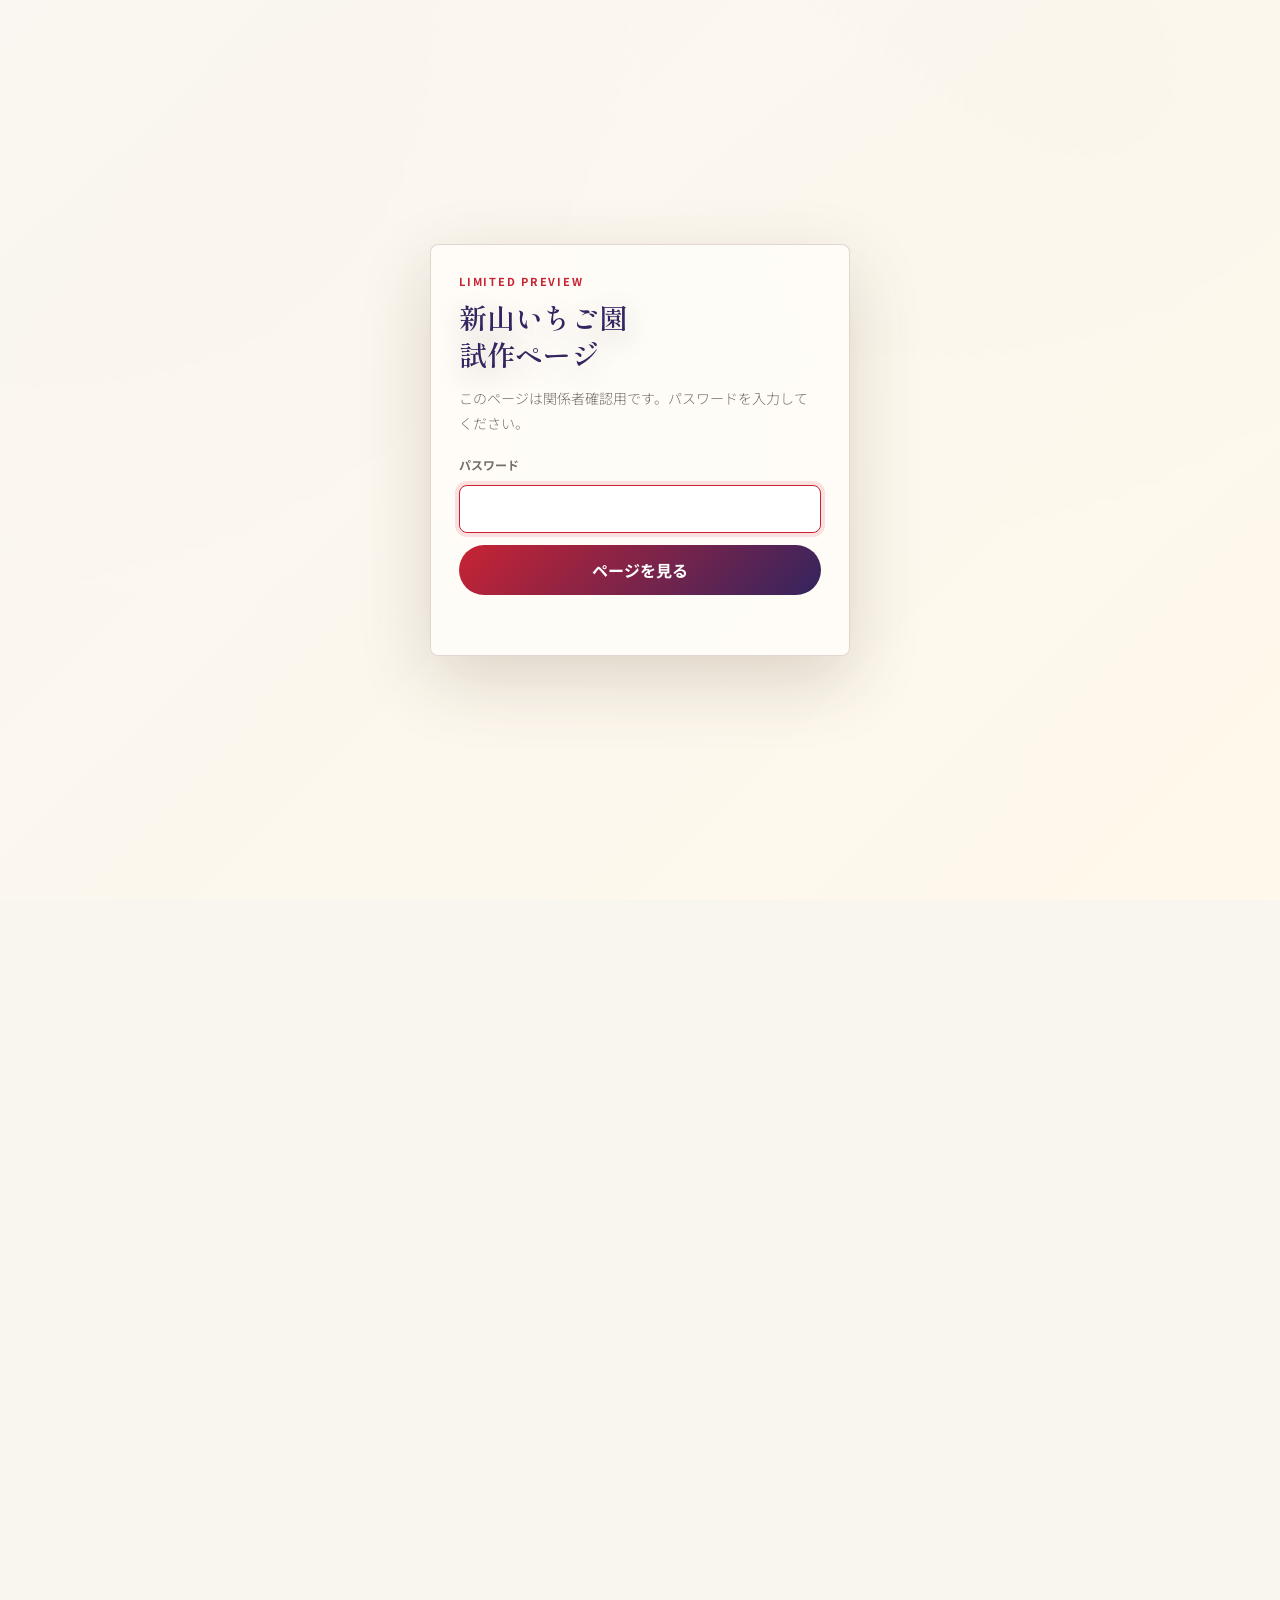
==== index.html @ 0a400421 "Add Shinyama preview pages with password gate" ====
<!doctype html>
<html lang="ja" class="auth-pending">
  <head>
    <meta charset="UTF-8" />
    <meta name="viewport" content="width=device-width, initial-scale=1.0" />
    <meta
      name="description"
      content="宮崎県高鍋町の新山いちご園（しんやま Caffe）試作ランディングページ。自家栽培いちごのジェラート、カフェメニュー、営業日、スタッフ募集情報。"
    />
    <title>新山いちご園 | しんやま Caffe</title>
    <link rel="preconnect" href="https://fonts.googleapis.com" />
    <link rel="preconnect" href="https://fonts.gstatic.com" crossorigin />
    <link
      href="https://fonts.googleapis.com/css2?family=Noto+Sans+JP:wght@300;400;500;700&family=Shippori+Mincho:wght@400;500;600&display=swap"
      rel="stylesheet"
    />
    <link rel="stylesheet" href="./auth.css" />
    <script src="./auth.js" defer></script>
    <link rel="stylesheet" href="./styles.css" />
  </head>
  <body>
    <header class="hero" id="top">
      <div class="hero-slide is-active" data-slide="0"></div>
      <div class="hero-slide" data-slide="1"></div>
      <div class="hero-slide" data-slide="2"></div>
      <nav class="topbar" aria-label="ページ内ナビゲーション">
        <a class="brand" href="#top" aria-label="新山いちご園トップへ">
          <span>新山いちご園</span>
          <small>shinyama Caffe</small>
        </a>
        <div class="nav-actions">
          <a href="#menu">メニュー</a>
          <a href="#calendar">営業日</a>
          <a href="#access">アクセス</a>
          <a class="nav-cta" href="#recruit">スタッフ募集</a>
        </div>
      </nav>

      <div class="hero-copy">
        <p class="eyebrow" id="heroEyebrow">Takanabe, Miyazaki</p>
        <h1 id="heroTitle">ひとくちで、<br />とろける幸せ。</h1>
        <p class="lead" id="heroLead">自家栽培いちごの贅沢ジェラート</p>
      </div>
      <a class="scroll-cue" href="#commitment" aria-label="こだわりへ移動">Scroll</a>
    </header>

    <main>
      <section class="section intro" id="commitment">
        <div class="section-heading">
          <p class="eyebrow">Our Promise</p>
          <h2>私たちのこだわり</h2>
        </div>

        <div class="promise-list">
          <article class="promise-item">
            <span class="promise-number">01</span>
            <h3>朝採れの新鮮いちご</h3>
            <p>
              高鍋の空の下で育ったいちごを、いちばん香りのよいタイミングで。果実の甘酸っぱさをそのまま楽しめる一皿へ仕立てます。
            </p>
          </article>
          <article class="promise-item">
            <span class="promise-number">02</span>
            <h3>濃厚ミルクと素材の調和</h3>
            <p>
              ミルクのまろやかさに、いちごやブルーベリー、自家製ジャムの華やかさを重ねて、後味までやさしい味わいに。
            </p>
          </article>
          <article class="promise-item">
            <span class="promise-number">03</span>
            <h3>家族で立ち寄れるカフェ時間</h3>
            <p>
              ドライブの途中にも、週末のおやつにも。大人も子どもも笑顔になれる、親しみやすいカフェを目指しています。
            </p>
          </article>
        </div>
      </section>

      <section class="section menu" id="menu">
        <div class="section-heading">
          <p class="eyebrow">Menu</p>
          <h2>お品書き</h2>
        </div>

        <div class="menu-grid">
          <button class="menu-card" type="button" data-menu="parfait">
            <img
              src="https://images.unsplash.com/photo-1488477181946-6428a0291777?auto=format&fit=crop&w=900&q=85"
              alt="いちごとクリームを重ねたパフェ"
            />
            <div>
              <p class="menu-tag">季節限定</p>
              <h3>いちごパフェ</h3>
              <p>完熟いちご、なめらかなクリーム、ひんやりジェラートを重ねたご褒美スイーツ。</p>
            </div>
          </button>

          <button class="menu-card" type="button" data-menu="gelato">
            <img
              src="https://images.unsplash.com/photo-1567206563064-6f60f40a2b57?auto=format&fit=crop&w=900&q=85"
              alt="カップに盛られたジェラート"
            />
            <div>
              <p class="menu-tag">人気</p>
              <h3>いちごミルクジェラート</h3>
              <p>いちごの甘酸っぱさとミルクのコクがほどける、しんやま Caffe らしい一品。</p>
            </div>
          </button>

          <button class="menu-card" type="button" data-menu="jam">
            <img
              src="https://images.unsplash.com/photo-1464965911861-746a04b4bca6?auto=format&fit=crop&w=900&q=85"
              alt="みずみずしいいちご"
            />
            <div>
              <p class="menu-tag">Farm</p>
              <h3>生苺・自家製ジャム</h3>
              <p>旬の果実や手作りジャムはお持ち帰りにも。贈りものにも喜ばれるやさしい甘さです。</p>
            </div>
          </button>
        </div>
      </section>

      <section class="section calendar-section" id="calendar">
        <div class="section-heading">
          <p class="eyebrow">Calendar</p>
          <h2>営業日のお知らせ</h2>
        </div>

        <div class="calendar-panel">
          <div class="calendar-head">
            <div>
              <p class="calendar-label">今月の定休日</p>
              <h3 id="calendarTitle">-</h3>
            </div>
            <span class="closed-dot">休</span>
          </div>
          <div class="calendar-grid weekday" aria-hidden="true">
            <span>日</span>
            <span>月</span>
            <span>火</span>
            <span>水</span>
            <span>木</span>
            <span>金</span>
            <span>土</span>
          </div>
          <div class="calendar-grid days" id="calendarDays" aria-label="今月の営業カレンダー"></div>
          <p class="calendar-note">定休日は公開情報に基づく目安です。最新の営業日はInstagram等でご確認ください。</p>
          <div class="sns-gallery" aria-label="Instagram最新投稿のイメージ">
            <img src="https://images.unsplash.com/photo-1464965911861-746a04b4bca6?auto=format&fit=crop&w=500&q=80" alt="新鮮ないちごの投稿イメージ" />
            <img src="https://images.unsplash.com/photo-1488477181946-6428a0291777?auto=format&fit=crop&w=500&q=80" alt="いちごスイーツの投稿イメージ" />
            <img src="https://images.unsplash.com/photo-1567206563064-6f60f40a2b57?auto=format&fit=crop&w=500&q=80" alt="ジェラートの投稿イメージ" />
            <img src="https://images.unsplash.com/photo-1563805042-7684c019e1cb?auto=format&fit=crop&w=500&q=80" alt="アイスクリームの投稿イメージ" />
            <img src="https://images.unsplash.com/photo-1497034825429-c343d7c6a68f?auto=format&fit=crop&w=500&q=80" alt="コーンアイスの投稿イメージ" />
            <img src="https://images.unsplash.com/photo-1518635017498-87f514b751ba?auto=format&fit=crop&w=500&q=80" alt="カフェスイーツの投稿イメージ" />
          </div>
          <a class="button instagram" href="https://www.instagram.com/explore/search/keyword/?q=%E6%96%B0%E5%B1%B1%E3%81%84%E3%81%A1%E3%81%94%E5%9C%92" target="_blank" rel="noreferrer">
            Instagramで最新情報を見る
          </a>
        </div>
      </section>

      <section class="recruit" id="recruit">
        <div class="recruit-inner">
          <p class="eyebrow">Recruit</p>
          <h2>一緒にお店を盛り上げませんか？<br />スタッフ募集</h2>
          <p>
            新山いちご園では、お客様に笑顔をお届けするスタッフ（アルバイト・パート）を募集しています。未経験でも、いちごやスイーツが大好きな方なら大歓迎です！アットホームな職場で一緒に働きませんか？
          </p>
          <div class="recruit-actions">
            <a class="button primary" href="tel:0983223180">電話で問い合わせる</a>
            <a class="button outline" href="#access">店舗情報を見る</a>
          </div>
        </div>
      </section>

      <section class="section access" id="access">
        <div class="section-heading">
          <p class="eyebrow">Access</p>
          <h2>店舗情報・アクセス</h2>
        </div>

        <dl class="shop-info">
          <div>
            <dt>店名</dt>
            <dd>新山いちご園（しんやま Caffe）</dd>
          </div>
          <div>
            <dt>住所</dt>
            <dd>宮崎県児湯郡高鍋町大字上江6649-100</dd>
          </div>
          <div>
            <dt>営業時間</dt>
            <dd>10:00〜17:00</dd>
          </div>
          <div>
            <dt>定休日</dt>
            <dd>月曜・木曜目安（最新情報をご確認ください）</dd>
          </div>
          <div>
            <dt>電話</dt>
            <dd><a href="tel:0983223180">0983-22-3180</a></dd>
          </div>
        </dl>

        <div class="map-frame" aria-label="新山いちご園の地図">
          <iframe
            title="新山いちご園 Google Map"
            src="https://www.google.com/maps?q=%E6%96%B0%E5%B1%B1%E3%81%84%E3%81%A1%E3%81%94%E5%9C%92%20%E5%AE%AE%E5%B4%8E%E7%9C%8C%E5%85%90%E6%B9%AF%E9%83%A1%E9%AB%98%E9%8D%8B%E7%94%BA%E5%A4%A7%E5%AD%97%E4%B8%8A%E6%B1%9F6649-100&output=embed"
            loading="lazy"
            referrerpolicy="no-referrer-when-downgrade"
          ></iframe>
        </div>

        <a
          class="map-button"
          href="https://www.google.com/maps/search/?api=1&query=%E6%96%B0%E5%B1%B1%E3%81%84%E3%81%A1%E3%81%94%E5%9C%92%20%E5%AE%AE%E5%B4%8E%E7%9C%8C%E5%85%90%E6%B9%AF%E9%83%A1%E9%AB%98%E9%8D%8B%E7%94%BA%E5%A4%A7%E5%AD%97%E4%B8%8A%E6%B1%9F6649-100"
          target="_blank"
          rel="noreferrer"
        >
          Google Mapでルート案内を見る
        </a>
      </section>
    </main>

    <footer class="footer">
      <p>© 新山いちご園 All Rights Reserved.</p>
      <small>※本サイトは提案用の試作ページです</small>
    </footer>

    <dialog class="menu-modal" id="menuModal" aria-labelledby="modalTitle">
      <button class="modal-close" type="button" aria-label="閉じる">×</button>
      <img id="modalImage" src="" alt="" />
      <div class="modal-body">
        <p class="menu-tag" id="modalTag"></p>
        <h2 id="modalTitle"></h2>
        <p id="modalText"></p>
        <dl class="modal-detail">
          <div>
            <dt>おすすめ</dt>
            <dd id="modalRecommend"></dd>
          </div>
          <div>
            <dt>提供</dt>
            <dd id="modalSeason"></dd>
          </div>
        </dl>
      </div>
    </dialog>

    <script src="./app.js"></script>
  </body>
</html>
---- auth.css ----
html.auth-pending body > :not(.auth-gate) {
  visibility: hidden;
  pointer-events: none;
}

html.auth-pending,
html.auth-pending body {
  min-height: 100%;
  overflow: hidden;
}

.auth-gate {
  position: fixed;
  inset: 0;
  z-index: 99999;
  display: grid;
  place-items: center;
  padding: 24px;
  background:
    linear-gradient(135deg, rgba(249, 246, 240, 0.96), rgba(255, 248, 234, 0.94)),
    radial-gradient(circle at 18% 20%, rgba(200, 35, 51, 0.12), transparent 34%),
    radial-gradient(circle at 88% 12%, rgba(52, 36, 95, 0.12), transparent 32%);
  color: #25211e;
  font-family: "Noto Sans JP", system-ui, sans-serif;
}

.auth-panel {
  width: min(100%, 420px);
  border: 1px solid rgba(80, 54, 35, 0.18);
  border-radius: 8px;
  padding: 28px;
  background: rgba(255, 253, 248, 0.94);
  box-shadow: 0 24px 70px rgba(70, 42, 22, 0.18);
}

.auth-panel p,
.auth-panel h1 {
  margin-top: 0;
}

.auth-eyebrow {
  margin-bottom: 10px;
  color: #c82333;
  font-size: 11px;
  font-weight: 700;
  letter-spacing: 0.16em;
  text-transform: uppercase;
}

.auth-panel h1 {
  margin-bottom: 12px;
  color: #34245f;
  font-family: "Shippori Mincho", "Zen Old Mincho", serif;
  font-size: 28px;
  font-weight: 600;
  line-height: 1.35;
}

.auth-lead {
  margin-bottom: 20px;
  color: #756d66;
  font-size: 14px;
  line-height: 1.8;
}

.auth-form {
  display: grid;
  gap: 12px;
}

.auth-form label {
  color: #756d66;
  font-size: 12px;
  font-weight: 700;
}

.auth-form input {
  width: 100%;
  min-height: 48px;
  border: 1px solid rgba(80, 54, 35, 0.2);
  border-radius: 8px;
  background: #fff;
  color: #25211e;
  font: inherit;
  padding: 0 14px;
  outline: none;
}

.auth-form input:focus {
  border-color: #c82333;
  box-shadow: 0 0 0 4px rgba(200, 35, 51, 0.12);
}

.auth-form button {
  min-height: 50px;
  border: 0;
  border-radius: 999px;
  background: linear-gradient(135deg, #c82333, #34245f);
  color: #fff;
  cursor: pointer;
  font: inherit;
  font-weight: 700;
}

.auth-error {
  min-height: 20px;
  margin: 0;
  color: #c82333;
  font-size: 13px;
  line-height: 1.5;
}

@media (max-width: 420px) {
  .auth-panel {
    padding: 24px 20px;
  }

  .auth-panel h1 {
    font-size: 25px;
  }
}
---- styles.css ----
:root {
  color-scheme: light;
  --bg: #f9f6f0;
  --paper: #fffdf8;
  --ink: #25211e;
  --muted: #756d66;
  --line: #e7ded2;
  --red: #c82333;
  --red-deep: #9f1e2a;
  --red-soft: #f8e2df;
  --milk: #fff7ee;
  --green: #596b43;
  --shadow: 0 18px 44px rgba(88, 50, 36, 0.12);
}

* {
  box-sizing: border-box;
}

html {
  scroll-behavior: smooth;
}

body {
  margin: 0;
  min-width: 320px;
  background: var(--bg);
  color: var(--ink);
  font-family: "Noto Sans JP", system-ui, sans-serif;
  font-weight: 300;
  letter-spacing: 0;
}

img {
  display: block;
  width: 100%;
}

button {
  font: inherit;
}

a {
  color: inherit;
  text-decoration: none;
}

h1,
h2,
h3,
p,
dl {
  margin-top: 0;
}

.hero {
  position: relative;
  min-height: 92svh;
  display: grid;
  align-content: end;
  padding: 20px 20px 70px;
  overflow: hidden;
  color: #fff;
  background: #241d1a;
}

.hero::after {
  content: "";
  position: absolute;
  inset: 0;
  z-index: 0;
  background: linear-gradient(180deg, rgba(22, 16, 13, 0.3), rgba(22, 16, 13, 0.1) 36%, rgba(28, 13, 12, 0.74));
}

.hero-slide {
  position: absolute;
  inset: 0;
  z-index: 0;
  opacity: 0;
  background-position: center;
  background-size: cover;
  transform: scale(1.04);
  transition:
    opacity 1.2s ease,
    transform 4.2s ease;
}

.hero-slide.is-active {
  opacity: 1;
  transform: scale(1);
}

.hero-slide[data-slide="0"] {
  background-image: url("https://images.unsplash.com/photo-1488477181946-6428a0291777?auto=format&fit=crop&w=1400&q=90");
}

.hero-slide[data-slide="1"] {
  background-image: url("https://images.unsplash.com/photo-1464965911861-746a04b4bca6?auto=format&fit=crop&w=1400&q=90");
}

.hero-slide[data-slide="2"] {
  background-image: url("https://images.unsplash.com/photo-1567206563064-6f60f40a2b57?auto=format&fit=crop&w=1400&q=90");
}

.topbar {
  position: absolute;
  top: 0;
  left: 0;
  right: 0;
  display: flex;
  align-items: center;
  justify-content: space-between;
  gap: 12px;
  padding: 16px 18px;
  z-index: 3;
}

.brand {
  display: grid;
  gap: 2px;
  text-shadow: 0 2px 18px rgba(0, 0, 0, 0.28);
}

.brand span {
  font-family: "Shippori Mincho", serif;
  font-size: 18px;
  font-weight: 500;
}

.brand small {
  font-size: 10px;
  letter-spacing: 0.08em;
  text-transform: uppercase;
}

.nav-actions {
  display: flex;
  align-items: center;
  justify-content: flex-end;
  gap: 8px;
  max-width: calc(100vw - 148px);
  overflow-x: auto;
  padding-bottom: 2px;
  scrollbar-width: none;
}

.nav-actions::-webkit-scrollbar {
  display: none;
}

.nav-actions a {
  min-height: 38px;
  display: inline-flex;
  align-items: center;
  justify-content: center;
  flex: 0 0 auto;
  border: 1px solid rgba(255, 255, 255, 0.58);
  border-radius: 999px;
  padding: 0 12px;
  background: rgba(255, 255, 255, 0.18);
  font-size: 12px;
  font-weight: 500;
  white-space: nowrap;
  backdrop-filter: blur(12px);
}

.nav-cta {
  background: rgba(200, 35, 51, 0.72) !important;
  border-color: rgba(255, 255, 255, 0.68) !important;
}

.hero-copy {
  position: relative;
  z-index: 2;
  max-width: 520px;
}

.eyebrow {
  margin-bottom: 12px;
  color: var(--red);
  font-size: 11px;
  font-weight: 500;
  letter-spacing: 0.16em;
  text-transform: uppercase;
}

.hero .eyebrow {
  color: #ffe9e3;
}

h1,
h2 {
  font-family: "Shippori Mincho", serif;
  font-weight: 500;
  line-height: 1.24;
}

h1 {
  margin-bottom: 16px;
  font-size: clamp(40px, 12vw, 72px);
  text-shadow: 0 8px 30px rgba(0, 0, 0, 0.24);
}

.lead {
  margin-bottom: 0;
  max-width: 320px;
  font-size: 17px;
  line-height: 1.8;
  text-shadow: 0 6px 22px rgba(0, 0, 0, 0.34);
}

.scroll-cue {
  position: absolute;
  right: 18px;
  bottom: 22px;
  z-index: 2;
  writing-mode: vertical-rl;
  font-size: 10px;
  letter-spacing: 0.18em;
  opacity: 0.82;
}

.scroll-cue::after {
  content: "";
  display: inline-block;
  width: 1px;
  height: 42px;
  margin-top: 10px;
  background: currentColor;
}

.section {
  padding: 72px 20px 0;
}

.section-heading {
  margin: 0 auto 28px;
  width: min(100%, 680px);
}

.section-heading h2 {
  margin-bottom: 0;
  font-size: 30px;
}

.promise-list,
.menu-grid,
.calendar-panel,
.shop-info {
  width: min(100%, 680px);
  margin-inline: auto;
}

.promise-list {
  display: grid;
  gap: 14px;
}

.promise-item {
  padding: 24px 0;
  border-top: 1px solid var(--line);
}

.promise-item:last-child {
  border-bottom: 1px solid var(--line);
}

.promise-number {
  display: inline-block;
  margin-bottom: 12px;
  color: var(--red);
  font-family: "Shippori Mincho", serif;
  font-size: 18px;
}

.promise-item h3,
.menu-card h3 {
  margin-bottom: 10px;
  font-family: "Shippori Mincho", serif;
  font-size: 21px;
  font-weight: 500;
}

.promise-item p,
.menu-card p,
.recruit p,
.calendar-note {
  margin-bottom: 0;
  color: var(--muted);
  font-size: 14px;
  line-height: 1.95;
}

.menu-grid {
  display: grid;
  gap: 18px;
}

.menu-card {
  width: 100%;
  overflow: hidden;
  border: 1px solid var(--line);
  border-radius: 8px;
  background: var(--paper);
  color: inherit;
  cursor: pointer;
  padding: 0;
  text-align: left;
  box-shadow: var(--shadow);
  transition:
    transform 0.22s ease,
    box-shadow 0.22s ease,
    border-color 0.22s ease;
}

.menu-card:hover,
.menu-card:focus-visible {
  border-color: rgba(200, 35, 51, 0.38);
  box-shadow: 0 24px 54px rgba(88, 50, 36, 0.16);
  transform: translateY(-3px);
  outline: none;
}

.menu-card img {
  height: 220px;
  object-fit: cover;
}

.menu-card div {
  padding: 20px;
}

.menu-tag {
  display: inline-block;
  margin-bottom: 8px;
  color: var(--red);
  font-size: 11px;
  font-weight: 500;
  letter-spacing: 0.12em;
  text-transform: uppercase;
}

.calendar-panel {
  border: 1px solid var(--line);
  border-radius: 8px;
  padding: 20px;
  background: var(--paper);
  box-shadow: var(--shadow);
}

.calendar-head {
  display: flex;
  align-items: center;
  justify-content: space-between;
  gap: 16px;
  margin-bottom: 18px;
}

.calendar-label {
  margin-bottom: 4px;
  color: var(--muted);
  font-size: 12px;
}

.calendar-head h3 {
  margin-bottom: 0;
  font-family: "Shippori Mincho", serif;
  font-size: 24px;
  font-weight: 500;
}

.closed-dot {
  width: 42px;
  height: 42px;
  display: inline-grid;
  place-items: center;
  border-radius: 50%;
  background: var(--red-soft);
  color: var(--red);
  font-weight: 700;
}

.calendar-grid {
  display: grid;
  grid-template-columns: repeat(7, minmax(0, 1fr));
  gap: 6px;
}

.weekday {
  margin-bottom: 8px;
  color: var(--muted);
  font-size: 11px;
  text-align: center;
}

.days span {
  aspect-ratio: 1;
  display: grid;
  place-items: center;
  border-radius: 50%;
  color: var(--ink);
  font-size: 13px;
}

.days .blank {
  visibility: hidden;
}

.days .closed {
  background: var(--red-soft);
  color: var(--red-deep);
  font-weight: 700;
}

.calendar-note {
  margin: 16px 0;
  font-size: 12px;
}

.sns-gallery {
  display: grid;
  grid-template-columns: repeat(3, minmax(0, 1fr));
  gap: 7px;
  margin: 18px 0;
}

.sns-gallery img {
  aspect-ratio: 1;
  border-radius: 8px;
  object-fit: cover;
  background: var(--milk);
}

.button,
.map-button {
  min-height: 48px;
  display: inline-flex;
  align-items: center;
  justify-content: center;
  border-radius: 999px;
  padding: 0 20px;
  font-size: 14px;
  font-weight: 500;
}

.instagram,
.primary,
.map-button {
  width: 100%;
  background: var(--red);
  color: #fff;
  box-shadow: 0 14px 28px rgba(200, 35, 51, 0.22);
}

.recruit {
  margin-top: 76px;
  padding: 68px 20px;
  background:
    linear-gradient(135deg, rgba(255, 253, 248, 0.8), rgba(248, 226, 223, 0.92)),
    var(--red-soft);
}

.recruit-inner {
  width: min(100%, 680px);
  margin: 0 auto;
}

.recruit h2 {
  margin-bottom: 18px;
  color: var(--red-deep);
  font-size: 30px;
}

.recruit-actions {
  display: grid;
  gap: 12px;
  margin-top: 26px;
}

.outline {
  border: 1px solid rgba(200, 35, 51, 0.45);
  color: var(--red-deep);
  background: rgba(255, 255, 255, 0.54);
}

.access {
  padding-bottom: 64px;
}

.shop-info {
  display: grid;
  gap: 0;
  margin-bottom: 24px;
  border-top: 1px solid var(--line);
}

.shop-info div {
  display: grid;
  grid-template-columns: 92px minmax(0, 1fr);
  gap: 14px;
  padding: 16px 0;
  border-bottom: 1px solid var(--line);
}

.shop-info dt {
  color: var(--red);
  font-size: 12px;
  font-weight: 500;
}

.shop-info dd {
  margin: 0;
  color: var(--ink);
  font-size: 14px;
  line-height: 1.75;
}

.map-button {
  width: min(100%, 680px);
  min-height: 56px;
  display: flex;
  margin: 18px auto 0;
  font-size: 15px;
}

.map-frame {
  width: min(100%, 680px);
  margin: 0 auto;
  overflow: hidden;
  border: 1px solid var(--line);
  border-radius: 8px;
  background: var(--paper);
  box-shadow: var(--shadow);
}

.map-frame iframe {
  display: block;
  width: 100%;
  height: 320px;
  border: 0;
}

.footer {
  padding: 28px 20px 34px;
  background: #302723;
  color: rgba(255, 255, 255, 0.82);
  text-align: center;
}

.footer p {
  margin-bottom: 6px;
  font-size: 12px;
}

.footer small {
  color: rgba(255, 255, 255, 0.62);
  font-size: 11px;
}

.menu-modal {
  width: min(calc(100% - 28px), 520px);
  max-height: calc(100svh - 38px);
  overflow: auto;
  border: 0;
  border-radius: 8px;
  padding: 0;
  background: var(--paper);
  color: var(--ink);
  box-shadow: 0 28px 90px rgba(23, 15, 11, 0.38);
  opacity: 0;
  transform: translateY(16px) scale(0.98);
  transition:
    opacity 0.22s ease,
    transform 0.22s ease,
    overlay 0.22s ease allow-discrete,
    display 0.22s ease allow-discrete;
}

.menu-modal[open] {
  opacity: 1;
  transform: translateY(0) scale(1);
}

.menu-modal::backdrop {
  background: rgba(31, 22, 18, 0.54);
  backdrop-filter: blur(5px);
}

.menu-modal img {
  height: 260px;
  object-fit: cover;
}

.modal-close {
  position: absolute;
  top: 12px;
  right: 12px;
  width: 40px;
  height: 40px;
  border: 1px solid rgba(255, 255, 255, 0.68);
  border-radius: 50%;
  background: rgba(37, 33, 30, 0.42);
  color: #fff;
  cursor: pointer;
  font-size: 22px;
  line-height: 1;
  backdrop-filter: blur(12px);
}

.modal-body {
  padding: 24px;
}

.modal-body h2 {
  margin-bottom: 12px;
  font-size: 28px;
}

.modal-body > p {
  margin-bottom: 18px;
  color: var(--muted);
  font-size: 14px;
  line-height: 1.9;
}

.modal-detail {
  display: grid;
  gap: 10px;
  margin-bottom: 0;
  padding-top: 16px;
  border-top: 1px solid var(--line);
}

.modal-detail div {
  display: grid;
  grid-template-columns: 78px minmax(0, 1fr);
  gap: 12px;
}

.modal-detail dt {
  color: var(--red);
  font-size: 12px;
  font-weight: 500;
}

.modal-detail dd {
  margin: 0;
  color: var(--ink);
  font-size: 13px;
  line-height: 1.7;
}

@media (min-width: 720px) {
  .hero {
    min-height: 760px;
    padding: 28px max(36px, calc((100vw - 1080px) / 2)) 90px;
  }

  .topbar {
    padding-inline: max(36px, calc((100vw - 1080px) / 2));
  }

  .nav-actions {
    max-width: none;
  }

  .section {
    padding-top: 92px;
  }

  .promise-list {
    grid-template-columns: repeat(3, minmax(0, 1fr));
    gap: 22px;
  }

  .promise-item {
    border-bottom: 1px solid var(--line);
  }

  .menu-grid {
    grid-template-columns: repeat(3, minmax(0, 1fr));
  }

  .menu-card img {
    height: 190px;
  }

  .recruit-actions {
    grid-template-columns: 1fr 1fr;
  }
}

@media (max-width: 390px) {
  .topbar {
    padding-inline: 14px;
  }

  .brand span {
    font-size: 16px;
  }

  .nav-actions {
    max-width: calc(100vw - 130px);
  }

  .nav-actions a {
    min-height: 36px;
    padding-inline: 10px;
    font-size: 11px;
  }
}

@media (max-width: 520px) {
  .topbar {
    align-items: start;
  }

  .nav-actions {
    display: grid;
    grid-template-columns: repeat(3, max-content);
    justify-content: end;
    max-width: none;
    overflow: visible;
  }

  .nav-actions a {
    min-height: 34px;
  }

  .nav-actions .nav-cta {
    grid-column: 1 / -1;
    justify-self: end;
    min-width: 122px;
  }
}
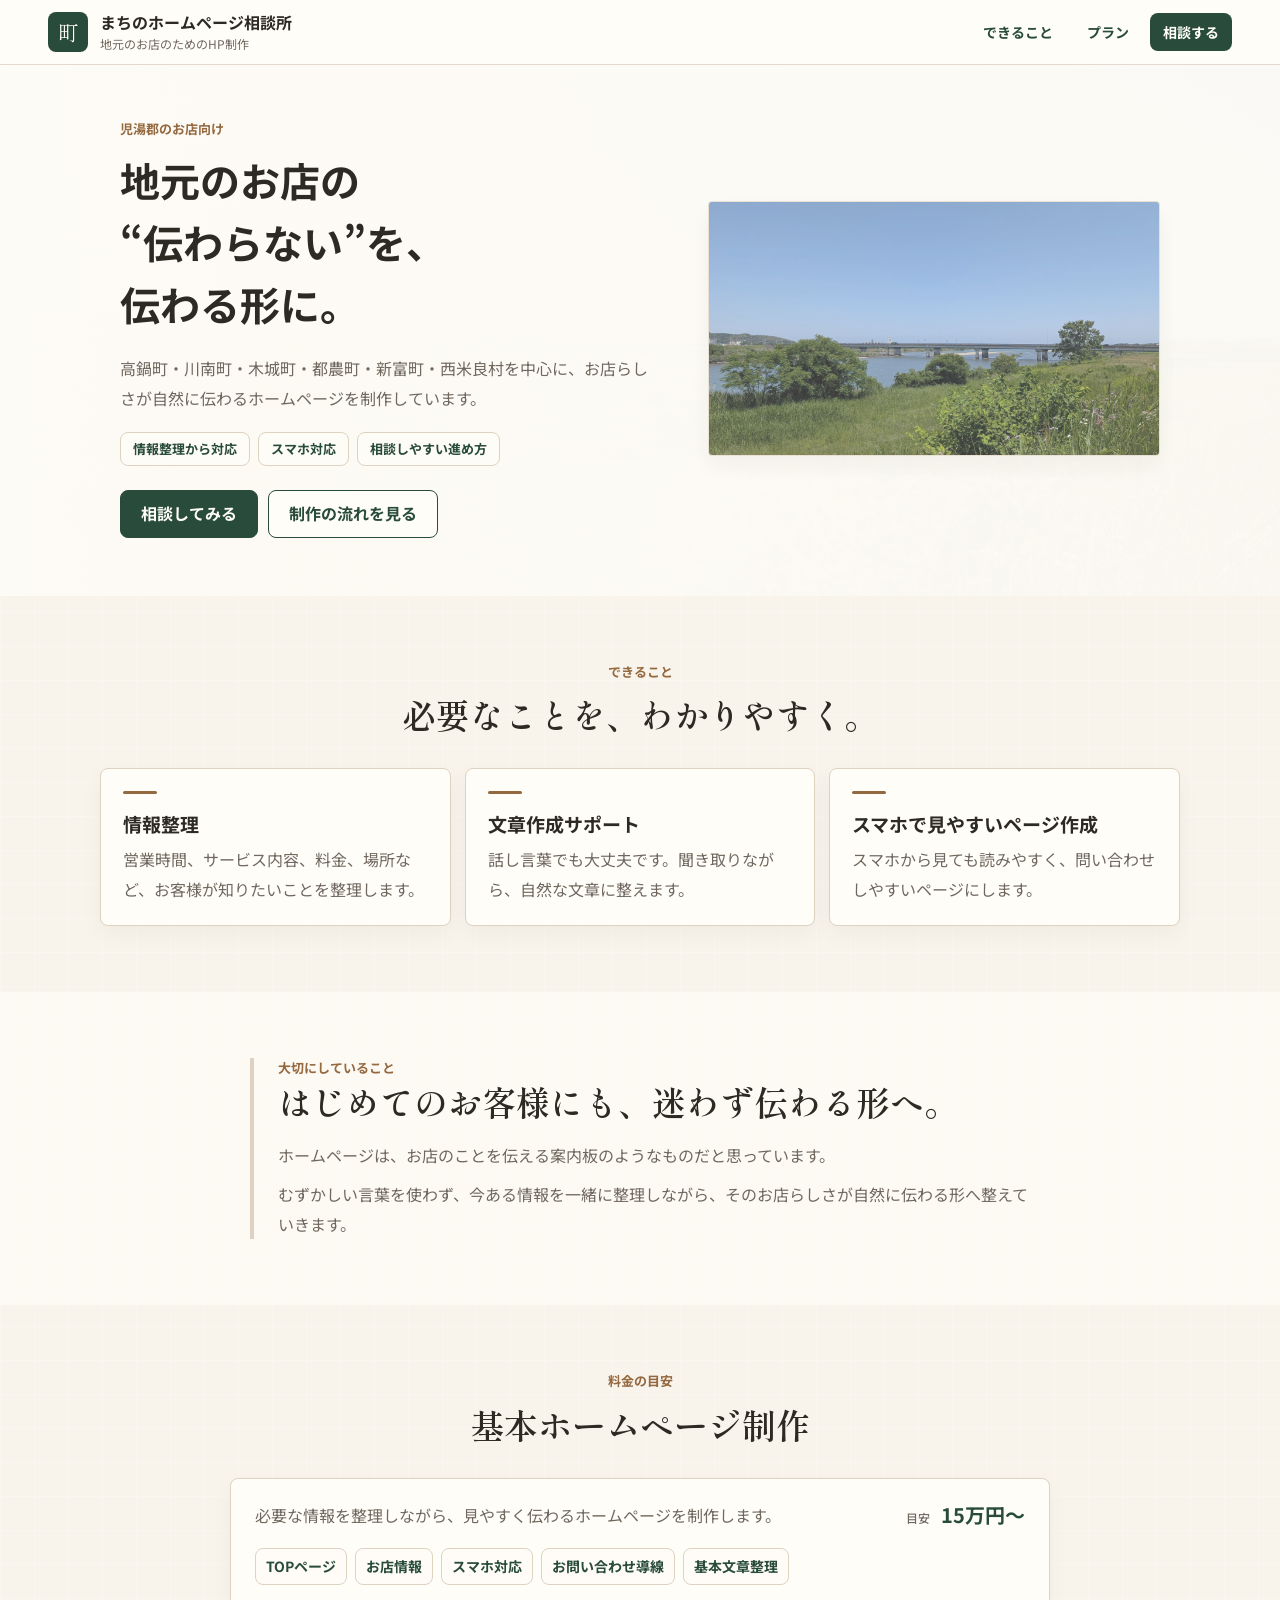
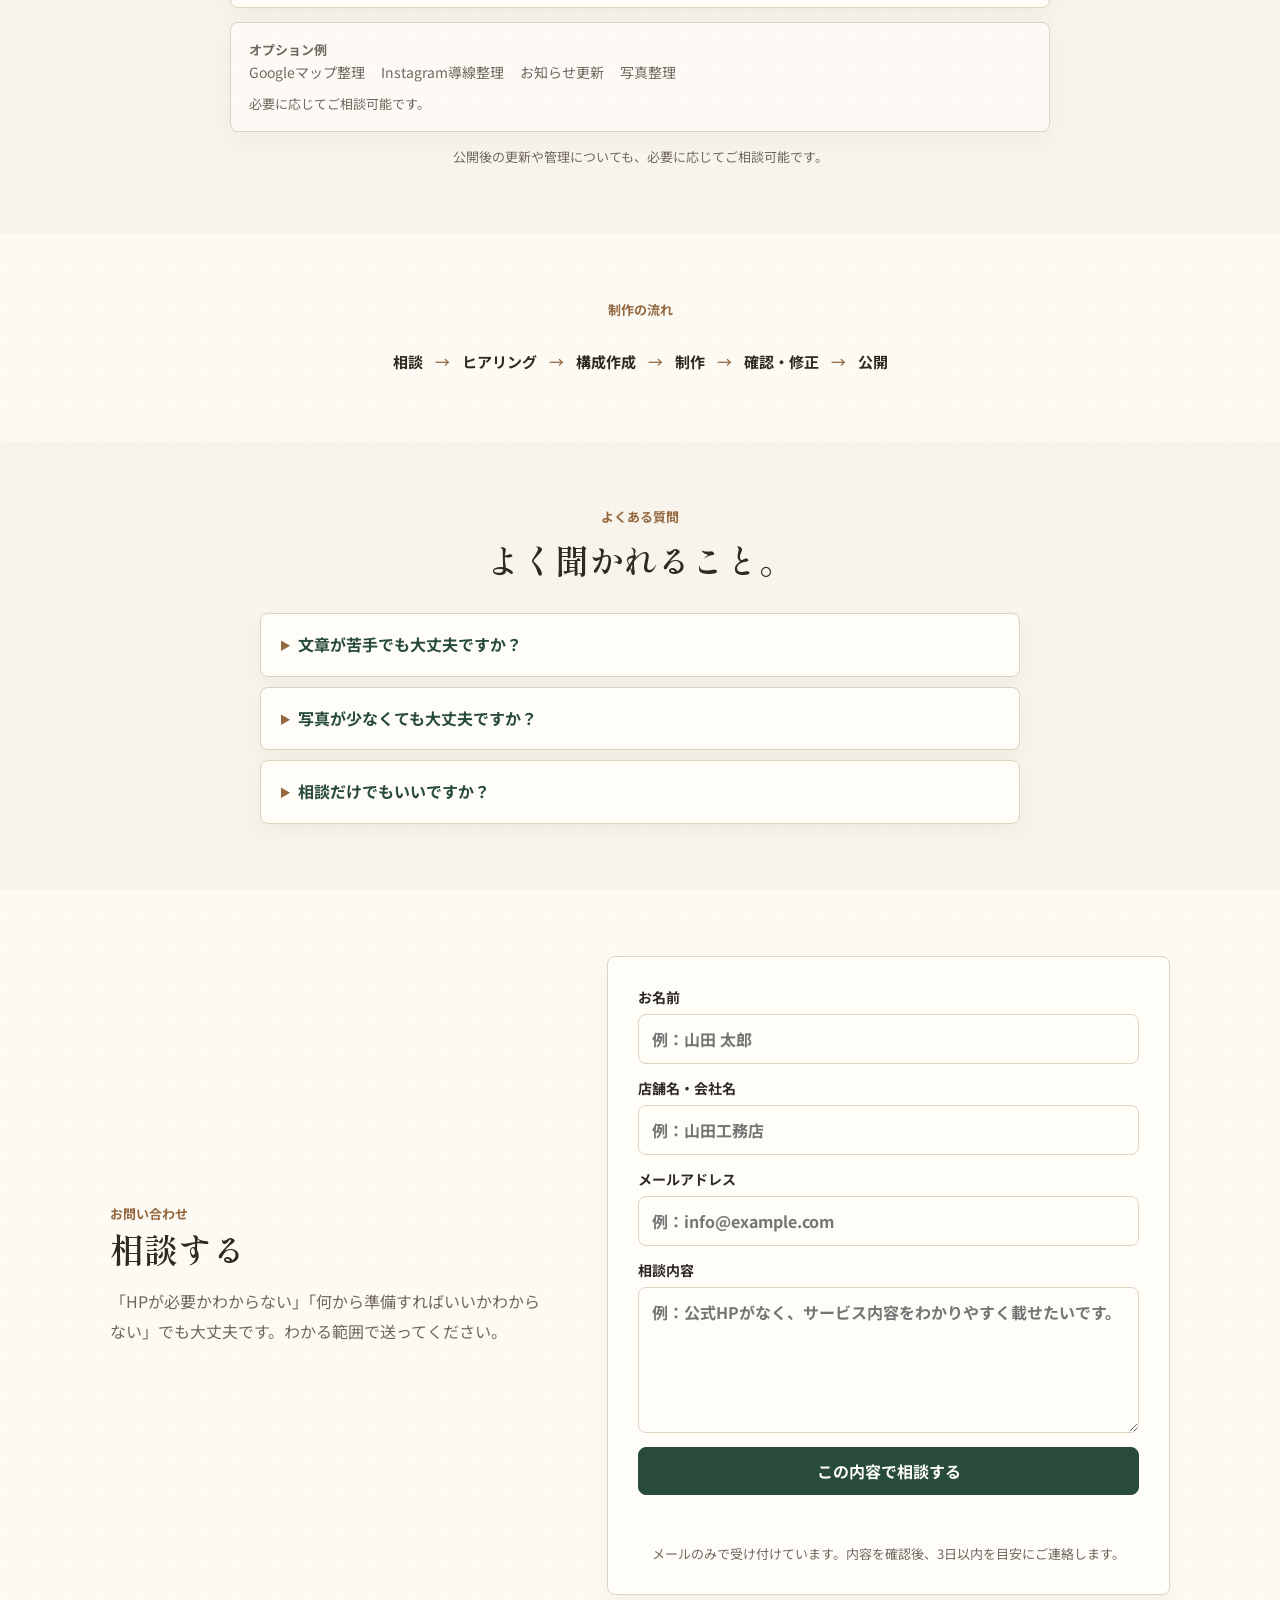
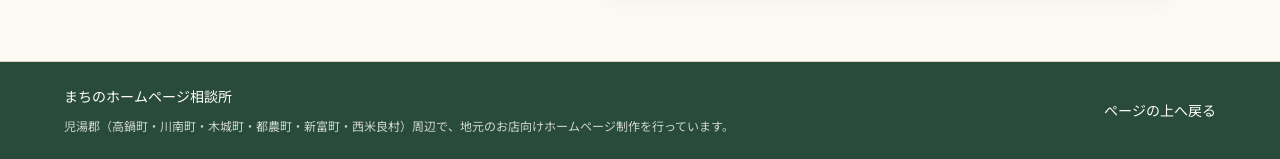
==== commit 2eeb19f0: "Fix image path for Vercel" ====
--- a/index.html
+++ b/index.html
@@ -1,253 +1,210 @@
 <!doctype html>
-<html lang="ja" class="auth-pending">
+<html lang="ja">
   <head>
     <meta charset="UTF-8" />
     <meta name="viewport" content="width=device-width, initial-scale=1.0" />
     <meta
       name="description"
-      content="宮崎県高鍋町の新山いちご園（しんやま Caffe）試作ランディングページ。自家栽培いちごのジェラート、カフェメニュー、営業日、スタッフ募集情報。"
+      content="児湯郡（高鍋町・川南町・木城町・都農町・新富町・西米良村）を中心に、地元のお店向けホームページを制作しています。"
     />
-    <title>新山いちご園 | しんやま Caffe</title>
+    <title>まちのホームページ相談所 | 地元のお店のためのHP制作</title>
     <link rel="preconnect" href="https://fonts.googleapis.com" />
     <link rel="preconnect" href="https://fonts.gstatic.com" crossorigin />
     <link
-      href="https://fonts.googleapis.com/css2?family=Noto+Sans+JP:wght@300;400;500;700&family=Shippori+Mincho:wght@400;500;600&display=swap"
+      href="https://fonts.googleapis.com/css2?family=Noto+Sans+JP:wght@400;500;700&family=Shippori+Mincho:wght@500;600&display=swap"
       rel="stylesheet"
     />
-    <link rel="stylesheet" href="./auth.css" />
-    <script src="./auth.js" defer></script>
     <link rel="stylesheet" href="./styles.css" />
+    <script src="./app.js" defer></script>
   </head>
   <body>
-    <header class="hero" id="top">
-      <div class="hero-slide is-active" data-slide="0"></div>
-      <div class="hero-slide" data-slide="1"></div>
-      <div class="hero-slide" data-slide="2"></div>
-      <nav class="topbar" aria-label="ページ内ナビゲーション">
-        <a class="brand" href="#top" aria-label="新山いちご園トップへ">
-          <span>新山いちご園</span>
-          <small>shinyama Caffe</small>
-        </a>
-        <div class="nav-actions">
-          <a href="#menu">メニュー</a>
-          <a href="#calendar">営業日</a>
-          <a href="#access">アクセス</a>
-          <a class="nav-cta" href="#recruit">スタッフ募集</a>
-        </div>
+    <header class="site-header">
+      <a class="brand" href="#top" aria-label="まちのホームページ相談所 トップへ">
+        <span class="brand-mark">町</span>
+        <span>
+          <strong>まちのホームページ相談所</strong>
+          <small>地元のお店のためのHP制作</small>
+        </span>
+      </a>
+      <nav class="header-nav" aria-label="ページ内メニュー">
+        <a href="#service">できること</a>
+        <a href="#plans">プラン</a>
+        <a href="#contact">相談する</a>
       </nav>
-
-      <div class="hero-copy">
-        <p class="eyebrow" id="heroEyebrow">Takanabe, Miyazaki</p>
-        <h1 id="heroTitle">ひとくちで、<br />とろける幸せ。</h1>
-        <p class="lead" id="heroLead">自家栽培いちごの贅沢ジェラート</p>
+    </header>
+
+    <main id="top">
+      <section class="hero section-band">
+        <div class="hero-inner">
+          <div class="hero-copy">
+            <p class="kicker">児湯郡のお店向け</p>
+            <h1>地元のお店の<br />“伝わらない”を、<br />伝わる形に。</h1>
+            <p class="hero-lead">
+              高鍋町・川南町・木城町・都農町・新富町・西米良村を中心に、お店らしさが自然に伝わるホームページを制作しています。
+            </p>
+            <div class="hero-points" aria-label="サービスの特徴">
+              <span>情報整理から対応</span>
+              <span>スマホ対応</span>
+              <span>相談しやすい進め方</span>
+            </div>
+            <div class="hero-actions" aria-label="主な行動">
+              <a class="button primary" href="#contact">相談してみる</a>
+              <a class="button secondary" href="#flow">制作の流れを見る</a>
+            </div>
+          </div>
+
+          <div class="hero-visual" aria-label="地元の風景イメージ">
+            <img src="/local-river-bridge.jpg" alt="川沿いの緑と橋が見える地元の風景" />
+          </div>
+        </div>
+      </section>
+
+      <section class="section can-do" id="service">
+        <div class="section-heading">
+          <p class="kicker">できること</p>
+          <h2>必要なことを、わかりやすく。</h2>
+        </div>
+        <div class="service-grid">
+          <article>
+            <h3>情報整理</h3>
+            <p>営業時間、サービス内容、料金、場所など、お客様が知りたいことを整理します。</p>
+          </article>
+          <article>
+            <h3>文章作成サポート</h3>
+            <p>話し言葉でも大丈夫です。聞き取りながら、自然な文章に整えます。</p>
+          </article>
+          <article>
+            <h3>スマホで見やすいページ作成</h3>
+            <p>スマホから見ても読みやすく、問い合わせしやすいページにします。</p>
+          </article>
+        </div>
+      </section>
+
+      <section class="section story section-band" id="story">
+        <div class="story-simple">
+          <p class="kicker">大切にしていること</p>
+          <h2>はじめてのお客様にも、迷わず伝わる形へ。</h2>
+          <p>
+            ホームページは、お店のことを伝える案内板のようなものだと思っています。
+          </p>
+          <p>
+            むずかしい言葉を使わず、今ある情報を一緒に整理しながら、そのお店らしさが自然に伝わる形へ整えていきます。
+          </p>
+        </div>
+      </section>
+
+      <section class="section" id="plans">
+        <div class="section-heading">
+          <p class="kicker">料金の目安</p>
+          <h2>基本ホームページ制作</h2>
+        </div>
+        <div class="plan-box">
+          <article class="plan-main">
+            <div>
+              <p class="plan-text">
+                必要な情報を整理しながら、見やすく伝わるホームページを制作します。
+              </p>
+            </div>
+            <p class="price"><span>目安</span> 15万円〜</p>
+            <ul class="plan-items">
+              <li>TOPページ</li>
+              <li>お店情報</li>
+              <li>スマホ対応</li>
+              <li>お問い合わせ導線</li>
+              <li>基本文章整理</li>
+            </ul>
+          </article>
+
+          <div class="option-box">
+            <p class="option-title">オプション例</p>
+            <ul>
+              <li>Googleマップ整理</li>
+              <li>Instagram導線整理</li>
+              <li>お知らせ更新</li>
+              <li>写真整理</li>
+            </ul>
+            <p>必要に応じてご相談可能です。</p>
+          </div>
+        </div>
+        <p class="plans-note">公開後の更新や管理についても、必要に応じてご相談可能です。</p>
+      </section>
+
+      <section class="section flow section-band" id="flow">
+        <div class="section-heading">
+          <p class="kicker">制作の流れ</p>
+        </div>
+        <ol class="flow-list">
+          <li>相談</li>
+          <li>ヒアリング</li>
+          <li>構成作成</li>
+          <li>制作</li>
+          <li>確認・修正</li>
+          <li>公開</li>
+        </ol>
+      </section>
+
+      <section class="section faq" id="faq">
+        <div class="section-heading">
+          <p class="kicker">よくある質問</p>
+          <h2>よく聞かれること。</h2>
+        </div>
+        <div class="faq-list">
+          <details>
+            <summary>文章が苦手でも大丈夫ですか？</summary>
+            <p>大丈夫です。お話を聞きながら、自然でわかりやすい文章に整えます。</p>
+          </details>
+          <details>
+            <summary>写真が少なくても大丈夫ですか？</summary>
+            <p>今ある写真を活かしつつ、必要な写真や撮り方も一緒に考えます。</p>
+          </details>
+          <details>
+            <summary>相談だけでもいいですか？</summary>
+            <p>もちろんです。まだ作るか迷っている段階でも、お気軽にご相談ください。</p>
+          </details>
+        </div>
+      </section>
+
+      <section class="section contact section-band" id="contact">
+        <div class="contact-inner">
+          <div>
+            <p class="kicker">お問い合わせ</p>
+            <h2>相談する</h2>
+            <p>
+              「HPが必要かわからない」「何から準備すればいいかわからない」でも大丈夫です。わかる範囲で送ってください。
+            </p>
+          </div>
+          <form class="contact-form" aria-label="お問い合わせフォーム">
+            <label>
+              <span>お名前</span>
+              <input type="text" name="name" placeholder="例：山田 太郎" autocomplete="name" required />
+            </label>
+            <label>
+              <span>店舗名・会社名</span>
+              <input type="text" name="shop" placeholder="例：山田工務店" autocomplete="organization" />
+            </label>
+            <label>
+              <span>メールアドレス</span>
+              <input type="email" name="email" placeholder="例：info@example.com" autocomplete="email" required />
+            </label>
+            <label>
+              <span>相談内容</span>
+              <textarea name="message" rows="5" placeholder="例：公式HPがなく、サービス内容をわかりやすく載せたいです。" required></textarea>
+            </label>
+            <input type="hidden" name="_subject" value="【まちのホームページ相談所】お問い合わせがありました" />
+            <button class="button primary form-button" type="submit">この内容で相談する</button>
+            <p class="form-status" aria-live="polite"></p>
+            <p class="form-note">メールのみで受け付けています。内容を確認後、3日以内を目安にご連絡します。</p>
+          </form>
+        </div>
+      </section>
+    </main>
+
+    <footer class="site-footer">
+      <div>
+        <p>まちのホームページ相談所</p>
+        <small>児湯郡（高鍋町・川南町・木城町・都農町・新富町・西米良村）周辺で、地元のお店向けホームページ制作を行っています。</small>
       </div>
-      <a class="scroll-cue" href="#commitment" aria-label="こだわりへ移動">Scroll</a>
-    </header>
-
-    <main>
-      <section class="section intro" id="commitment">
-        <div class="section-heading">
-          <p class="eyebrow">Our Promise</p>
-          <h2>私たちのこだわり</h2>
-        </div>
-
-        <div class="promise-list">
-          <article class="promise-item">
-            <span class="promise-number">01</span>
-            <h3>朝採れの新鮮いちご</h3>
-            <p>
-              高鍋の空の下で育ったいちごを、いちばん香りのよいタイミングで。果実の甘酸っぱさをそのまま楽しめる一皿へ仕立てます。
-            </p>
-          </article>
-          <article class="promise-item">
-            <span class="promise-number">02</span>
-            <h3>濃厚ミルクと素材の調和</h3>
-            <p>
-              ミルクのまろやかさに、いちごやブルーベリー、自家製ジャムの華やかさを重ねて、後味までやさしい味わいに。
-            </p>
-          </article>
-          <article class="promise-item">
-            <span class="promise-number">03</span>
-            <h3>家族で立ち寄れるカフェ時間</h3>
-            <p>
-              ドライブの途中にも、週末のおやつにも。大人も子どもも笑顔になれる、親しみやすいカフェを目指しています。
-            </p>
-          </article>
-        </div>
-      </section>
-
-      <section class="section menu" id="menu">
-        <div class="section-heading">
-          <p class="eyebrow">Menu</p>
-          <h2>お品書き</h2>
-        </div>
-
-        <div class="menu-grid">
-          <button class="menu-card" type="button" data-menu="parfait">
-            <img
-              src="https://images.unsplash.com/photo-1488477181946-6428a0291777?auto=format&fit=crop&w=900&q=85"
-              alt="いちごとクリームを重ねたパフェ"
-            />
-            <div>
-              <p class="menu-tag">季節限定</p>
-              <h3>いちごパフェ</h3>
-              <p>完熟いちご、なめらかなクリーム、ひんやりジェラートを重ねたご褒美スイーツ。</p>
-            </div>
-          </button>
-
-          <button class="menu-card" type="button" data-menu="gelato">
-            <img
-              src="https://images.unsplash.com/photo-1567206563064-6f60f40a2b57?auto=format&fit=crop&w=900&q=85"
-              alt="カップに盛られたジェラート"
-            />
-            <div>
-              <p class="menu-tag">人気</p>
-              <h3>いちごミルクジェラート</h3>
-              <p>いちごの甘酸っぱさとミルクのコクがほどける、しんやま Caffe らしい一品。</p>
-            </div>
-          </button>
-
-          <button class="menu-card" type="button" data-menu="jam">
-            <img
-              src="https://images.unsplash.com/photo-1464965911861-746a04b4bca6?auto=format&fit=crop&w=900&q=85"
-              alt="みずみずしいいちご"
-            />
-            <div>
-              <p class="menu-tag">Farm</p>
-              <h3>生苺・自家製ジャム</h3>
-              <p>旬の果実や手作りジャムはお持ち帰りにも。贈りものにも喜ばれるやさしい甘さです。</p>
-            </div>
-          </button>
-        </div>
-      </section>
-
-      <section class="section calendar-section" id="calendar">
-        <div class="section-heading">
-          <p class="eyebrow">Calendar</p>
-          <h2>営業日のお知らせ</h2>
-        </div>
-
-        <div class="calendar-panel">
-          <div class="calendar-head">
-            <div>
-              <p class="calendar-label">今月の定休日</p>
-              <h3 id="calendarTitle">-</h3>
-            </div>
-            <span class="closed-dot">休</span>
-          </div>
-          <div class="calendar-grid weekday" aria-hidden="true">
-            <span>日</span>
-            <span>月</span>
-            <span>火</span>
-            <span>水</span>
-            <span>木</span>
-            <span>金</span>
-            <span>土</span>
-          </div>
-          <div class="calendar-grid days" id="calendarDays" aria-label="今月の営業カレンダー"></div>
-          <p class="calendar-note">定休日は公開情報に基づく目安です。最新の営業日はInstagram等でご確認ください。</p>
-          <div class="sns-gallery" aria-label="Instagram最新投稿のイメージ">
-            <img src="https://images.unsplash.com/photo-1464965911861-746a04b4bca6?auto=format&fit=crop&w=500&q=80" alt="新鮮ないちごの投稿イメージ" />
-            <img src="https://images.unsplash.com/photo-1488477181946-6428a0291777?auto=format&fit=crop&w=500&q=80" alt="いちごスイーツの投稿イメージ" />
-            <img src="https://images.unsplash.com/photo-1567206563064-6f60f40a2b57?auto=format&fit=crop&w=500&q=80" alt="ジェラートの投稿イメージ" />
-            <img src="https://images.unsplash.com/photo-1563805042-7684c019e1cb?auto=format&fit=crop&w=500&q=80" alt="アイスクリームの投稿イメージ" />
-            <img src="https://images.unsplash.com/photo-1497034825429-c343d7c6a68f?auto=format&fit=crop&w=500&q=80" alt="コーンアイスの投稿イメージ" />
-            <img src="https://images.unsplash.com/photo-1518635017498-87f514b751ba?auto=format&fit=crop&w=500&q=80" alt="カフェスイーツの投稿イメージ" />
-          </div>
-          <a class="button instagram" href="https://www.instagram.com/explore/search/keyword/?q=%E6%96%B0%E5%B1%B1%E3%81%84%E3%81%A1%E3%81%94%E5%9C%92" target="_blank" rel="noreferrer">
-            Instagramで最新情報を見る
-          </a>
-        </div>
-      </section>
-
-      <section class="recruit" id="recruit">
-        <div class="recruit-inner">
-          <p class="eyebrow">Recruit</p>
-          <h2>一緒にお店を盛り上げませんか？<br />スタッフ募集</h2>
-          <p>
-            新山いちご園では、お客様に笑顔をお届けするスタッフ（アルバイト・パート）を募集しています。未経験でも、いちごやスイーツが大好きな方なら大歓迎です！アットホームな職場で一緒に働きませんか？
-          </p>
-          <div class="recruit-actions">
-            <a class="button primary" href="tel:0983223180">電話で問い合わせる</a>
-            <a class="button outline" href="#access">店舗情報を見る</a>
-          </div>
-        </div>
-      </section>
-
-      <section class="section access" id="access">
-        <div class="section-heading">
-          <p class="eyebrow">Access</p>
-          <h2>店舗情報・アクセス</h2>
-        </div>
-
-        <dl class="shop-info">
-          <div>
-            <dt>店名</dt>
-            <dd>新山いちご園（しんやま Caffe）</dd>
-          </div>
-          <div>
-            <dt>住所</dt>
-            <dd>宮崎県児湯郡高鍋町大字上江6649-100</dd>
-          </div>
-          <div>
-            <dt>営業時間</dt>
-            <dd>10:00〜17:00</dd>
-          </div>
-          <div>
-            <dt>定休日</dt>
-            <dd>月曜・木曜目安（最新情報をご確認ください）</dd>
-          </div>
-          <div>
-            <dt>電話</dt>
-            <dd><a href="tel:0983223180">0983-22-3180</a></dd>
-          </div>
-        </dl>
-
-        <div class="map-frame" aria-label="新山いちご園の地図">
-          <iframe
-            title="新山いちご園 Google Map"
-            src="https://www.google.com/maps?q=%E6%96%B0%E5%B1%B1%E3%81%84%E3%81%A1%E3%81%94%E5%9C%92%20%E5%AE%AE%E5%B4%8E%E7%9C%8C%E5%85%90%E6%B9%AF%E9%83%A1%E9%AB%98%E9%8D%8B%E7%94%BA%E5%A4%A7%E5%AD%97%E4%B8%8A%E6%B1%9F6649-100&output=embed"
-            loading="lazy"
-            referrerpolicy="no-referrer-when-downgrade"
-          ></iframe>
-        </div>
-
-        <a
-          class="map-button"
-          href="https://www.google.com/maps/search/?api=1&query=%E6%96%B0%E5%B1%B1%E3%81%84%E3%81%A1%E3%81%94%E5%9C%92%20%E5%AE%AE%E5%B4%8E%E7%9C%8C%E5%85%90%E6%B9%AF%E9%83%A1%E9%AB%98%E9%8D%8B%E7%94%BA%E5%A4%A7%E5%AD%97%E4%B8%8A%E6%B1%9F6649-100"
-          target="_blank"
-          rel="noreferrer"
-        >
-          Google Mapでルート案内を見る
-        </a>
-      </section>
-    </main>
-
-    <footer class="footer">
-      <p>© 新山いちご園 All Rights Reserved.</p>
-      <small>※本サイトは提案用の試作ページです</small>
+      <a href="#top">ページの上へ戻る</a>
     </footer>
-
-    <dialog class="menu-modal" id="menuModal" aria-labelledby="modalTitle">
-      <button class="modal-close" type="button" aria-label="閉じる">×</button>
-      <img id="modalImage" src="" alt="" />
-      <div class="modal-body">
-        <p class="menu-tag" id="modalTag"></p>
-        <h2 id="modalTitle"></h2>
-        <p id="modalText"></p>
-        <dl class="modal-detail">
-          <div>
-            <dt>おすすめ</dt>
-            <dd id="modalRecommend"></dd>
-          </div>
-          <div>
-            <dt>提供</dt>
-            <dd id="modalSeason"></dd>
-          </div>
-        </dl>
-      </div>
-    </dialog>
-
-    <script src="./app.js"></script>
   </body>
 </html>
--- a/styles.css
+++ b/styles.css
@@ -1,16 +1,14 @@
 :root {
   color-scheme: light;
-  --bg: #f9f6f0;
+  --bg: #f8f4ec;
   --paper: #fffdf8;
-  --ink: #25211e;
-  --muted: #756d66;
-  --line: #e7ded2;
-  --red: #c82333;
-  --red-deep: #9f1e2a;
-  --red-soft: #f8e2df;
-  --milk: #fff7ee;
-  --green: #596b43;
-  --shadow: 0 18px 44px rgba(88, 50, 36, 0.12);
+  --ink: #2d2a24;
+  --muted: #70685f;
+  --line: #ded2c1;
+  --green: #284b3b;
+  --green-soft: #eef4ee;
+  --wood: #956940;
+  --shadow: 0 14px 34px rgba(74, 53, 30, 0.1);
 }
 
 * {
@@ -24,20 +22,20 @@
 body {
   margin: 0;
   min-width: 320px;
-  background: var(--bg);
+  overflow-x: hidden;
+  background:
+    linear-gradient(rgba(255, 253, 248, 0.28) 1px, transparent 1px),
+    linear-gradient(90deg, rgba(255, 253, 248, 0.28) 1px, transparent 1px),
+    var(--bg);
+  background-size: 34px 34px;
   color: var(--ink);
   font-family: "Noto Sans JP", system-ui, sans-serif;
-  font-weight: 300;
   letter-spacing: 0;
 }
 
 img {
   display: block;
-  width: 100%;
-}
-
-button {
-  font: inherit;
+  max-width: 100%;
 }
 
 a {
@@ -45,691 +43,711 @@
   text-decoration: none;
 }
 
+button,
+input,
+textarea {
+  font: inherit;
+}
+
 h1,
 h2,
 h3,
+p {
+  margin-top: 0;
+}
+
+h1,
+h2 {
+  font-family: "Shippori Mincho", serif;
+  font-weight: 600;
+  line-height: 1.42;
+}
+
+h1 {
+  max-width: 680px;
+  margin-bottom: 18px;
+  font-family: "Noto Sans JP", system-ui, sans-serif;
+  font-size: clamp(30px, 3.5vw, 40px);
+  font-weight: 700;
+  line-height: 1.55;
+}
+
+h2 {
+  font-size: clamp(24px, 3vw, 34px);
+}
+
+h3 {
+  margin-bottom: 8px;
+  font-size: 19px;
+  line-height: 1.45;
+}
+
 p,
-dl {
-  margin-top: 0;
+li {
+  color: var(--muted);
+  font-size: 16px;
+  line-height: 1.85;
+  overflow-wrap: anywhere;
+}
+
+.site-header {
+  position: sticky;
+  top: 0;
+  z-index: 10;
+  display: flex;
+  align-items: center;
+  justify-content: space-between;
+  gap: 18px;
+  padding: 12px clamp(18px, 4vw, 48px);
+  border-bottom: 1px solid rgba(222, 210, 193, 0.8);
+  background: rgba(255, 253, 248, 0.94);
+  backdrop-filter: blur(12px);
+}
+
+.brand {
+  display: flex;
+  align-items: center;
+  gap: 12px;
+  min-width: 0;
+}
+
+.brand-mark {
+  display: inline-grid;
+  width: 40px;
+  height: 40px;
+  flex: 0 0 auto;
+  place-items: center;
+  border-radius: 8px;
+  background: var(--green);
+  color: #fffdf8;
+  font-family: "Shippori Mincho", serif;
+  font-size: 21px;
+}
+
+.brand strong,
+.brand small {
+  display: block;
+}
+
+.brand strong {
+  font-size: 16px;
+  line-height: 1.3;
+}
+
+.brand small {
+  margin-top: 2px;
+  color: var(--muted);
+  font-size: 12px;
+}
+
+.header-nav {
+  display: flex;
+  align-items: center;
+  gap: 8px;
+}
+
+.header-nav a {
+  min-height: 38px;
+  display: inline-flex;
+  align-items: center;
+  justify-content: center;
+  border-radius: 8px;
+  padding: 0 13px;
+  color: var(--green);
+  font-size: 14px;
+  font-weight: 700;
+  white-space: nowrap;
+}
+
+.header-nav a:last-child {
+  background: var(--green);
+  color: #fffdf8;
+}
+
+.section {
+  padding: 66px clamp(20px, 5vw, 68px);
+}
+
+.section-band {
+  background: rgba(255, 253, 248, 0.72);
+}
+
+.section-heading {
+  width: min(100%, 760px);
+  margin: 0 auto 28px;
+  text-align: center;
+}
+
+.kicker {
+  margin-bottom: 9px;
+  color: var(--wood);
+  font-size: 13px;
+  font-weight: 700;
+  line-height: 1.6;
+}
+
+.button {
+  min-height: 48px;
+  display: inline-flex;
+  align-items: center;
+  justify-content: center;
+  border: 1px solid var(--green);
+  border-radius: 8px;
+  padding: 0 20px;
+  font-weight: 700;
+  line-height: 1.4;
+  transition:
+    transform 0.18s ease,
+    box-shadow 0.18s ease;
+}
+
+.button:hover {
+  transform: translateY(-2px);
+  box-shadow: 0 10px 20px rgba(40, 75, 59, 0.12);
+}
+
+.button.primary {
+  background: var(--green);
+  color: #fffdf8;
+}
+
+.button.secondary {
+  background: #fffdf8;
+  color: var(--green);
 }
 
 .hero {
   position: relative;
-  min-height: 92svh;
-  display: grid;
-  align-content: end;
-  padding: 20px 20px 70px;
   overflow: hidden;
-  color: #fff;
-  background: #241d1a;
-}
-
-.hero::after {
+  padding-right: clamp(20px, 5vw, 68px);
+  padding-left: clamp(20px, 5vw, 68px);
+  padding-top: 54px;
+  padding-bottom: 58px;
+}
+
+.hero::before {
   content: "";
   position: absolute;
   inset: 0;
   z-index: 0;
-  background: linear-gradient(180deg, rgba(22, 16, 13, 0.3), rgba(22, 16, 13, 0.1) 36%, rgba(28, 13, 12, 0.74));
-}
-
-.hero-slide {
+  background:
+    linear-gradient(90deg, rgba(255, 253, 248, 1) 0%, rgba(255, 253, 248, 0.98) 52%, rgba(255, 253, 248, 0.95) 100%),
+    url("/local-river-bridge.jpg") center 58% / cover no-repeat;
+  opacity: 0.46;
+}
+
+.hero-inner {
+  position: relative;
+  z-index: 1;
+  width: min(100%, 1040px);
+  display: grid;
+  grid-template-columns: minmax(0, 1.08fr) minmax(300px, 0.92fr);
+  align-items: center;
+  gap: clamp(28px, 5vw, 58px);
+  margin: 0 auto;
+}
+
+.hero-inner > *,
+.hero-copy {
+  min-width: 0;
+}
+
+.hero-lead {
+  max-width: 680px;
+  margin-bottom: 18px;
+  font-size: 16px;
+  line-height: 1.9;
+}
+
+.hero-points {
+  display: flex;
+  flex-wrap: wrap;
+  gap: 8px;
+  margin-bottom: 24px;
+}
+
+.hero-points span {
+  display: inline-flex;
+  align-items: center;
+  min-height: 34px;
+  border: 1px solid var(--line);
+  border-radius: 8px;
+  padding: 0 12px;
+  background: rgba(255, 253, 248, 0.76);
+  color: var(--green);
+  font-size: 13px;
+  font-weight: 700;
+}
+
+.hero-actions {
+  display: flex;
+  flex-wrap: wrap;
+  gap: 10px;
+}
+
+.hero-visual {
+  position: relative;
+  overflow: hidden;
+  border: 1px solid rgba(222, 210, 193, 0.7);
+  border-radius: 4px;
+  background: rgba(255, 253, 248, 0.28);
+  box-shadow: 0 10px 24px rgba(74, 53, 30, 0.06);
+  opacity: 0.88;
+}
+
+.hero-visual::after {
+  content: "";
   position: absolute;
   inset: 0;
-  z-index: 0;
-  opacity: 0;
-  background-position: center;
-  background-size: cover;
-  transform: scale(1.04);
-  transition:
-    opacity 1.2s ease,
-    transform 4.2s ease;
-}
-
-.hero-slide.is-active {
-  opacity: 1;
-  transform: scale(1);
-}
-
-.hero-slide[data-slide="0"] {
-  background-image: url("https://images.unsplash.com/photo-1488477181946-6428a0291777?auto=format&fit=crop&w=1400&q=90");
-}
-
-.hero-slide[data-slide="1"] {
-  background-image: url("https://images.unsplash.com/photo-1464965911861-746a04b4bca6?auto=format&fit=crop&w=1400&q=90");
-}
-
-.hero-slide[data-slide="2"] {
-  background-image: url("https://images.unsplash.com/photo-1567206563064-6f60f40a2b57?auto=format&fit=crop&w=1400&q=90");
-}
-
-.topbar {
-  position: absolute;
-  top: 0;
-  left: 0;
-  right: 0;
-  display: flex;
-  align-items: center;
-  justify-content: space-between;
-  gap: 12px;
-  padding: 16px 18px;
-  z-index: 3;
-}
-
-.brand {
+  background: rgba(255, 253, 248, 0.12);
+  pointer-events: none;
+}
+
+.hero-visual img {
+  width: 100%;
+  aspect-ratio: 16 / 9;
+  object-fit: cover;
+  filter: saturate(0.82) sepia(0.04) contrast(0.96);
+}
+
+.service-grid {
+  width: min(100%, 1080px);
   display: grid;
-  gap: 2px;
-  text-shadow: 0 2px 18px rgba(0, 0, 0, 0.28);
-}
-
-.brand span {
-  font-family: "Shippori Mincho", serif;
-  font-size: 18px;
-  font-weight: 500;
-}
-
-.brand small {
-  font-size: 10px;
-  letter-spacing: 0.08em;
-  text-transform: uppercase;
-}
-
-.nav-actions {
-  display: flex;
-  align-items: center;
-  justify-content: flex-end;
-  gap: 8px;
-  max-width: calc(100vw - 148px);
-  overflow-x: auto;
-  padding-bottom: 2px;
-  scrollbar-width: none;
-}
-
-.nav-actions::-webkit-scrollbar {
-  display: none;
-}
-
-.nav-actions a {
-  min-height: 38px;
-  display: inline-flex;
-  align-items: center;
-  justify-content: center;
-  flex: 0 0 auto;
-  border: 1px solid rgba(255, 255, 255, 0.58);
-  border-radius: 999px;
-  padding: 0 12px;
-  background: rgba(255, 255, 255, 0.18);
-  font-size: 12px;
-  font-weight: 500;
-  white-space: nowrap;
-  backdrop-filter: blur(12px);
-}
-
-.nav-cta {
-  background: rgba(200, 35, 51, 0.72) !important;
-  border-color: rgba(255, 255, 255, 0.68) !important;
-}
-
-.hero-copy {
-  position: relative;
-  z-index: 2;
-  max-width: 520px;
-}
-
-.eyebrow {
-  margin-bottom: 12px;
-  color: var(--red);
-  font-size: 11px;
-  font-weight: 500;
-  letter-spacing: 0.16em;
-  text-transform: uppercase;
-}
-
-.hero .eyebrow {
-  color: #ffe9e3;
-}
-
-h1,
-h2 {
-  font-family: "Shippori Mincho", serif;
-  font-weight: 500;
-  line-height: 1.24;
-}
-
-h1 {
-  margin-bottom: 16px;
-  font-size: clamp(40px, 12vw, 72px);
-  text-shadow: 0 8px 30px rgba(0, 0, 0, 0.24);
-}
-
-.lead {
-  margin-bottom: 0;
-  max-width: 320px;
-  font-size: 17px;
-  line-height: 1.8;
-  text-shadow: 0 6px 22px rgba(0, 0, 0, 0.34);
-}
-
-.scroll-cue {
-  position: absolute;
-  right: 18px;
-  bottom: 22px;
-  z-index: 2;
-  writing-mode: vertical-rl;
-  font-size: 10px;
-  letter-spacing: 0.18em;
-  opacity: 0.82;
-}
-
-.scroll-cue::after {
-  content: "";
-  display: inline-block;
-  width: 1px;
-  height: 42px;
-  margin-top: 10px;
-  background: currentColor;
-}
-
-.section {
-  padding: 72px 20px 0;
-}
-
-.section-heading {
-  margin: 0 auto 28px;
-  width: min(100%, 680px);
-}
-
-.section-heading h2 {
-  margin-bottom: 0;
-  font-size: 30px;
-}
-
-.promise-list,
-.menu-grid,
-.calendar-panel,
-.shop-info {
-  width: min(100%, 680px);
-  margin-inline: auto;
-}
-
-.promise-list {
-  display: grid;
+  grid-template-columns: repeat(3, minmax(0, 1fr));
   gap: 14px;
-}
-
-.promise-item {
-  padding: 24px 0;
-  border-top: 1px solid var(--line);
-}
-
-.promise-item:last-child {
-  border-bottom: 1px solid var(--line);
-}
-
-.promise-number {
-  display: inline-block;
-  margin-bottom: 12px;
-  color: var(--red);
-  font-family: "Shippori Mincho", serif;
-  font-size: 18px;
-}
-
-.promise-item h3,
-.menu-card h3 {
-  margin-bottom: 10px;
-  font-family: "Shippori Mincho", serif;
-  font-size: 21px;
-  font-weight: 500;
-}
-
-.promise-item p,
-.menu-card p,
-.recruit p,
-.calendar-note {
-  margin-bottom: 0;
-  color: var(--muted);
-  font-size: 14px;
-  line-height: 1.95;
-}
-
-.menu-grid {
-  display: grid;
-  gap: 18px;
-}
-
-.menu-card {
-  width: 100%;
-  overflow: hidden;
+  margin: 0 auto;
+}
+
+.service-grid article,
+.plan-main,
+.option-box,
+.faq-list details,
+.contact-form {
   border: 1px solid var(--line);
   border-radius: 8px;
   background: var(--paper);
-  color: inherit;
-  cursor: pointer;
+  box-shadow: 0 8px 20px rgba(74, 53, 30, 0.05);
+}
+
+.service-grid article {
+  padding: 22px 22px 20px;
+}
+
+.service-grid article::before {
+  content: "";
+  display: block;
+  width: 34px;
+  height: 3px;
+  margin-bottom: 16px;
+  border-radius: 999px;
+  background: var(--wood);
+}
+
+.service-grid p,
+.plan-main p,
+.option-box p,
+.story-simple p,
+.contact-inner p {
+  margin-bottom: 0;
+}
+
+.story-simple {
+  width: min(100%, 780px);
+  margin: 0 auto;
+  border-left: 4px solid rgba(149, 105, 64, 0.28);
+  padding-left: 24px;
+}
+
+.story-simple h2 {
+  margin-bottom: 14px;
+}
+
+.story-simple p + p {
+  margin-top: 10px;
+}
+
+.plan-box {
+  width: min(100%, 820px);
+  display: grid;
+  gap: 14px;
+  margin: 0 auto;
+}
+
+.plan-main {
+  display: grid;
+  grid-template-columns: minmax(0, 1fr) auto;
+  gap: 16px 28px;
+  align-items: start;
+  padding: 22px 24px;
+}
+
+.plan-text {
+  max-width: 560px;
+}
+
+.price {
+  margin: 0;
+  color: var(--green);
+  font-size: 20px;
+  font-weight: 700;
+  line-height: 1.4;
+  white-space: nowrap;
+}
+
+.price span {
+  margin-right: 6px;
+  color: var(--muted);
+  font-size: 12px;
+  font-weight: 500;
+}
+
+.plan-items {
+  grid-column: 1 / -1;
+  display: flex;
+  flex-wrap: wrap;
+  gap: 8px;
+  margin: 2px 0 0;
   padding: 0;
-  text-align: left;
-  box-shadow: var(--shadow);
-  transition:
-    transform 0.22s ease,
-    box-shadow 0.22s ease,
-    border-color 0.22s ease;
-}
-
-.menu-card:hover,
-.menu-card:focus-visible {
-  border-color: rgba(200, 35, 51, 0.38);
-  box-shadow: 0 24px 54px rgba(88, 50, 36, 0.16);
-  transform: translateY(-3px);
-  outline: none;
-}
-
-.menu-card img {
-  height: 220px;
-  object-fit: cover;
-}
-
-.menu-card div {
-  padding: 20px;
-}
-
-.menu-tag {
-  display: inline-block;
-  margin-bottom: 8px;
-  color: var(--red);
-  font-size: 11px;
-  font-weight: 500;
-  letter-spacing: 0.12em;
-  text-transform: uppercase;
-}
-
-.calendar-panel {
+  list-style: none;
+}
+
+.plan-items li,
+.option-box li {
+  font-size: 14px;
+  line-height: 1.6;
+}
+
+.plan-items li {
   border: 1px solid var(--line);
   border-radius: 8px;
-  padding: 20px;
-  background: var(--paper);
-  box-shadow: var(--shadow);
-}
-
-.calendar-head {
-  display: flex;
-  align-items: center;
-  justify-content: space-between;
-  gap: 16px;
-  margin-bottom: 18px;
-}
-
-.calendar-label {
-  margin-bottom: 4px;
+  padding: 6px 10px;
+  background: rgba(255, 253, 248, 0.72);
+  color: var(--green);
+  font-weight: 700;
+}
+
+.option-box {
+  padding: 16px 18px;
+  background: rgba(255, 253, 248, 0.74);
+}
+
+.option-title {
+  margin-bottom: 10px;
+  color: var(--wood);
+  font-size: 13px;
+  font-weight: 700;
+}
+
+.option-box ul {
+  display: flex;
+  flex-wrap: wrap;
+  gap: 8px 16px;
+  margin: 0 0 10px;
+  padding: 0;
+  list-style: none;
+}
+
+.option-box li {
   color: var(--muted);
-  font-size: 12px;
-}
-
-.calendar-head h3 {
-  margin-bottom: 0;
-  font-family: "Shippori Mincho", serif;
-  font-size: 24px;
+}
+
+.option-box p {
+  color: var(--muted);
+  font-size: 13px;
+  line-height: 1.7;
+}
+
+.plans-note {
+  width: min(100%, 760px);
+  margin: 14px auto 0;
+  font-size: 13px;
+  line-height: 1.7;
+  text-align: center;
+}
+
+.flow-list {
+  width: min(100%, 860px);
+  display: flex;
+  flex-wrap: wrap;
+  justify-content: center;
+  gap: 8px 0;
+  margin: 0 auto;
+  padding: 0;
+  list-style: none;
+}
+
+.flow-list li {
+  display: inline-flex;
+  align-items: center;
+  color: var(--ink);
+  font-size: 15px;
+  font-weight: 700;
+  line-height: 1.7;
+  text-align: center;
+}
+
+.flow-list li:not(:last-child)::after {
+  content: "→";
+  margin: 0 12px;
+  color: var(--wood);
   font-weight: 500;
 }
 
-.closed-dot {
-  width: 42px;
-  height: 42px;
-  display: inline-grid;
-  place-items: center;
-  border-radius: 50%;
-  background: var(--red-soft);
-  color: var(--red);
-  font-weight: 700;
-}
-
-.calendar-grid {
+.faq-list {
+  width: min(100%, 760px);
   display: grid;
-  grid-template-columns: repeat(7, minmax(0, 1fr));
-  gap: 6px;
-}
-
-.weekday {
-  margin-bottom: 8px;
-  color: var(--muted);
-  font-size: 11px;
-  text-align: center;
-}
-
-.days span {
-  aspect-ratio: 1;
+  gap: 10px;
+  margin: 0 auto;
+}
+
+.faq-list details {
+  overflow: hidden;
+}
+
+.faq-list summary {
+  cursor: pointer;
+  padding: 18px 20px;
+  color: var(--green);
+  font-weight: 700;
+  line-height: 1.6;
+}
+
+.faq-list summary::marker {
+  color: var(--wood);
+}
+
+.faq-list p {
+  margin: 0;
+  padding: 0 20px 18px;
+}
+
+.contact-inner {
+  width: min(100%, 1060px);
   display: grid;
-  place-items: center;
-  border-radius: 50%;
+  grid-template-columns: minmax(0, 0.78fr) minmax(320px, 1fr);
+  gap: clamp(28px, 5vw, 58px);
+  align-items: center;
+  margin: 0 auto;
+}
+
+.contact-inner h2 {
+  margin-bottom: 14px;
+}
+
+.contact-form {
+  display: grid;
+  gap: 14px;
+  padding: clamp(22px, 4vw, 30px);
+}
+
+.contact-form label {
+  display: grid;
+  gap: 7px;
   color: var(--ink);
-  font-size: 13px;
-}
-
-.days .blank {
-  visibility: hidden;
-}
-
-.days .closed {
-  background: var(--red-soft);
-  color: var(--red-deep);
-  font-weight: 700;
-}
-
-.calendar-note {
-  margin: 16px 0;
-  font-size: 12px;
-}
-
-.sns-gallery {
-  display: grid;
-  grid-template-columns: repeat(3, minmax(0, 1fr));
-  gap: 7px;
-  margin: 18px 0;
-}
-
-.sns-gallery img {
-  aspect-ratio: 1;
-  border-radius: 8px;
-  object-fit: cover;
-  background: var(--milk);
-}
-
-.button,
-.map-button {
-  min-height: 48px;
-  display: inline-flex;
-  align-items: center;
-  justify-content: center;
-  border-radius: 999px;
-  padding: 0 20px;
+  font-weight: 700;
+}
+
+.contact-form span {
   font-size: 14px;
-  font-weight: 500;
-}
-
-.instagram,
-.primary,
-.map-button {
+}
+
+.contact-form input,
+.contact-form textarea {
   width: 100%;
-  background: var(--red);
-  color: #fff;
-  box-shadow: 0 14px 28px rgba(200, 35, 51, 0.22);
-}
-
-.recruit {
-  margin-top: 76px;
-  padding: 68px 20px;
-  background:
-    linear-gradient(135deg, rgba(255, 253, 248, 0.8), rgba(248, 226, 223, 0.92)),
-    var(--red-soft);
-}
-
-.recruit-inner {
-  width: min(100%, 680px);
-  margin: 0 auto;
-}
-
-.recruit h2 {
-  margin-bottom: 18px;
-  color: var(--red-deep);
-  font-size: 30px;
-}
-
-.recruit-actions {
-  display: grid;
-  gap: 12px;
-  margin-top: 26px;
-}
-
-.outline {
-  border: 1px solid rgba(200, 35, 51, 0.45);
-  color: var(--red-deep);
-  background: rgba(255, 255, 255, 0.54);
-}
-
-.access {
-  padding-bottom: 64px;
-}
-
-.shop-info {
-  display: grid;
-  gap: 0;
-  margin-bottom: 24px;
-  border-top: 1px solid var(--line);
-}
-
-.shop-info div {
-  display: grid;
-  grid-template-columns: 92px minmax(0, 1fr);
-  gap: 14px;
-  padding: 16px 0;
-  border-bottom: 1px solid var(--line);
-}
-
-.shop-info dt {
-  color: var(--red);
-  font-size: 12px;
-  font-weight: 500;
-}
-
-.shop-info dd {
-  margin: 0;
-  color: var(--ink);
-  font-size: 14px;
-  line-height: 1.75;
-}
-
-.map-button {
-  width: min(100%, 680px);
-  min-height: 56px;
-  display: flex;
-  margin: 18px auto 0;
-  font-size: 15px;
-}
-
-.map-frame {
-  width: min(100%, 680px);
-  margin: 0 auto;
-  overflow: hidden;
   border: 1px solid var(--line);
   border-radius: 8px;
-  background: var(--paper);
-  box-shadow: var(--shadow);
-}
-
-.map-frame iframe {
+  padding: 12px 13px;
+  background: #fffdf8;
+  color: var(--ink);
+  outline: none;
+}
+
+.contact-form textarea {
+  resize: vertical;
+}
+
+.contact-form input:focus,
+.contact-form textarea:focus {
+  border-color: var(--green);
+  box-shadow: 0 0 0 3px rgba(40, 75, 59, 0.12);
+}
+
+.form-button {
+  width: 100%;
+  cursor: pointer;
+}
+
+.form-button:disabled {
+  cursor: wait;
+  opacity: 0.72;
+}
+
+.form-status {
+  min-height: 1.6em;
+  margin: 0;
+  font-size: 13px;
+  line-height: 1.6;
+  text-align: center;
+}
+
+.form-status[data-type="success"] {
+  color: var(--green);
+}
+
+.form-status[data-type="error"] {
+  color: #9a4b38;
+}
+
+.form-note {
+  margin: 0;
+  font-size: 13px;
+  line-height: 1.6;
+  text-align: center;
+}
+
+.site-footer {
+  display: flex;
+  align-items: center;
+  justify-content: space-between;
+  gap: 14px;
+  padding: 22px clamp(20px, 5vw, 68px);
+  border-top: 1px solid var(--line);
+  background: var(--green);
+}
+
+.site-footer p,
+.site-footer small,
+.site-footer a {
+  margin: 0;
+  color: #fffdf8;
+}
+
+.site-footer p,
+.site-footer a {
+  font-size: 14px;
+}
+
+.site-footer small {
   display: block;
-  width: 100%;
-  height: 320px;
-  border: 0;
-}
-
-.footer {
-  padding: 28px 20px 34px;
-  background: #302723;
-  color: rgba(255, 255, 255, 0.82);
-  text-align: center;
-}
-
-.footer p {
-  margin-bottom: 6px;
+  max-width: 720px;
+  margin-top: 6px;
+  color: rgba(255, 253, 248, 0.78);
   font-size: 12px;
-}
-
-.footer small {
-  color: rgba(255, 255, 255, 0.62);
-  font-size: 11px;
-}
-
-.menu-modal {
-  width: min(calc(100% - 28px), 520px);
-  max-height: calc(100svh - 38px);
-  overflow: auto;
-  border: 0;
-  border-radius: 8px;
-  padding: 0;
-  background: var(--paper);
-  color: var(--ink);
-  box-shadow: 0 28px 90px rgba(23, 15, 11, 0.38);
-  opacity: 0;
-  transform: translateY(16px) scale(0.98);
-  transition:
-    opacity 0.22s ease,
-    transform 0.22s ease,
-    overlay 0.22s ease allow-discrete,
-    display 0.22s ease allow-discrete;
-}
-
-.menu-modal[open] {
-  opacity: 1;
-  transform: translateY(0) scale(1);
-}
-
-.menu-modal::backdrop {
-  background: rgba(31, 22, 18, 0.54);
-  backdrop-filter: blur(5px);
-}
-
-.menu-modal img {
-  height: 260px;
-  object-fit: cover;
-}
-
-.modal-close {
-  position: absolute;
-  top: 12px;
-  right: 12px;
-  width: 40px;
-  height: 40px;
-  border: 1px solid rgba(255, 255, 255, 0.68);
-  border-radius: 50%;
-  background: rgba(37, 33, 30, 0.42);
-  color: #fff;
-  cursor: pointer;
-  font-size: 22px;
-  line-height: 1;
-  backdrop-filter: blur(12px);
-}
-
-.modal-body {
-  padding: 24px;
-}
-
-.modal-body h2 {
-  margin-bottom: 12px;
-  font-size: 28px;
-}
-
-.modal-body > p {
-  margin-bottom: 18px;
-  color: var(--muted);
-  font-size: 14px;
-  line-height: 1.9;
-}
-
-.modal-detail {
-  display: grid;
-  gap: 10px;
-  margin-bottom: 0;
-  padding-top: 16px;
-  border-top: 1px solid var(--line);
-}
-
-.modal-detail div {
-  display: grid;
-  grid-template-columns: 78px minmax(0, 1fr);
-  gap: 12px;
-}
-
-.modal-detail dt {
-  color: var(--red);
-  font-size: 12px;
-  font-weight: 500;
-}
-
-.modal-detail dd {
-  margin: 0;
-  color: var(--ink);
-  font-size: 13px;
   line-height: 1.7;
 }
 
-@media (min-width: 720px) {
+@media (max-width: 920px) {
+  .site-header {
+    align-items: flex-start;
+    flex-direction: column;
+  }
+
+  .header-nav {
+    width: 100%;
+    overflow-x: auto;
+    padding-bottom: 2px;
+  }
+
+  .contact-inner {
+    grid-template-columns: 1fr;
+  }
+
+  .service-grid {
+    grid-template-columns: 1fr;
+  }
+
+  .plan-main {
+    grid-template-columns: 1fr;
+  }
+
+  .price {
+    white-space: normal;
+  }
+
+  .flow-list {
+    grid-template-columns: repeat(3, minmax(0, 1fr));
+  }
+}
+
+@media (max-width: 760px) {
+  .hero-inner {
+    grid-template-columns: 1fr;
+  }
+}
+
+@media (max-width: 640px) {
+  .site-header {
+    padding: 12px 16px;
+  }
+
+  .brand strong {
+    font-size: 14px;
+  }
+
+  .brand small {
+    font-size: 11px;
+  }
+
+  .header-nav a {
+    padding: 0 12px;
+  }
+
+  .section {
+    padding: 52px 18px;
+  }
+
   .hero {
-    min-height: 760px;
-    padding: 28px max(36px, calc((100vw - 1080px) / 2)) 90px;
-  }
-
-  .topbar {
-    padding-inline: max(36px, calc((100vw - 1080px) / 2));
-  }
-
-  .nav-actions {
-    max-width: none;
-  }
-
-  .section {
-    padding-top: 92px;
-  }
-
-  .promise-list {
-    grid-template-columns: repeat(3, minmax(0, 1fr));
-    gap: 22px;
-  }
-
-  .promise-item {
-    border-bottom: 1px solid var(--line);
-  }
-
-  .menu-grid {
-    grid-template-columns: repeat(3, minmax(0, 1fr));
-  }
-
-  .menu-card img {
-    height: 190px;
-  }
-
-  .recruit-actions {
-    grid-template-columns: 1fr 1fr;
-  }
-}
-
-@media (max-width: 390px) {
-  .topbar {
-    padding-inline: 14px;
-  }
-
-  .brand span {
+    padding-right: 18px;
+    padding-left: 18px;
+    padding-top: 42px;
+    padding-bottom: 52px;
+  }
+
+  h1 {
+    font-size: 27px;
+    line-height: 1.55;
+  }
+
+  h2 {
+    font-size: 25px;
+  }
+
+  .hero-lead {
     font-size: 16px;
-  }
-
-  .nav-actions {
-    max-width: calc(100vw - 130px);
-  }
-
-  .nav-actions a {
-    min-height: 36px;
-    padding-inline: 10px;
-    font-size: 11px;
-  }
-}
-
-@media (max-width: 520px) {
-  .topbar {
-    align-items: start;
-  }
-
-  .nav-actions {
-    display: grid;
-    grid-template-columns: repeat(3, max-content);
-    justify-content: end;
-    max-width: none;
-    overflow: visible;
-  }
-
-  .nav-actions a {
-    min-height: 34px;
-  }
-
-  .nav-actions .nav-cta {
-    grid-column: 1 / -1;
-    justify-self: end;
-    min-width: 122px;
-  }
-}
+    line-height: 1.85;
+  }
+
+  .hero-actions,
+  .button {
+    width: 100%;
+  }
+
+  .hero-points {
+    display: flex;
+    gap: 7px;
+  }
+
+  .hero-points span {
+    min-height: 32px;
+    justify-content: center;
+    padding: 0 10px;
+    font-size: 12px;
+  }
+
+  .story-simple {
+    padding-left: 18px;
+  }
+
+  .flow-list {
+    grid-template-columns: repeat(2, minmax(0, 1fr));
+  }
+
+  .flow-list li {
+    min-height: 82px;
+  }
+
+  .site-footer {
+    align-items: flex-start;
+    flex-direction: column;
+  }
+}
